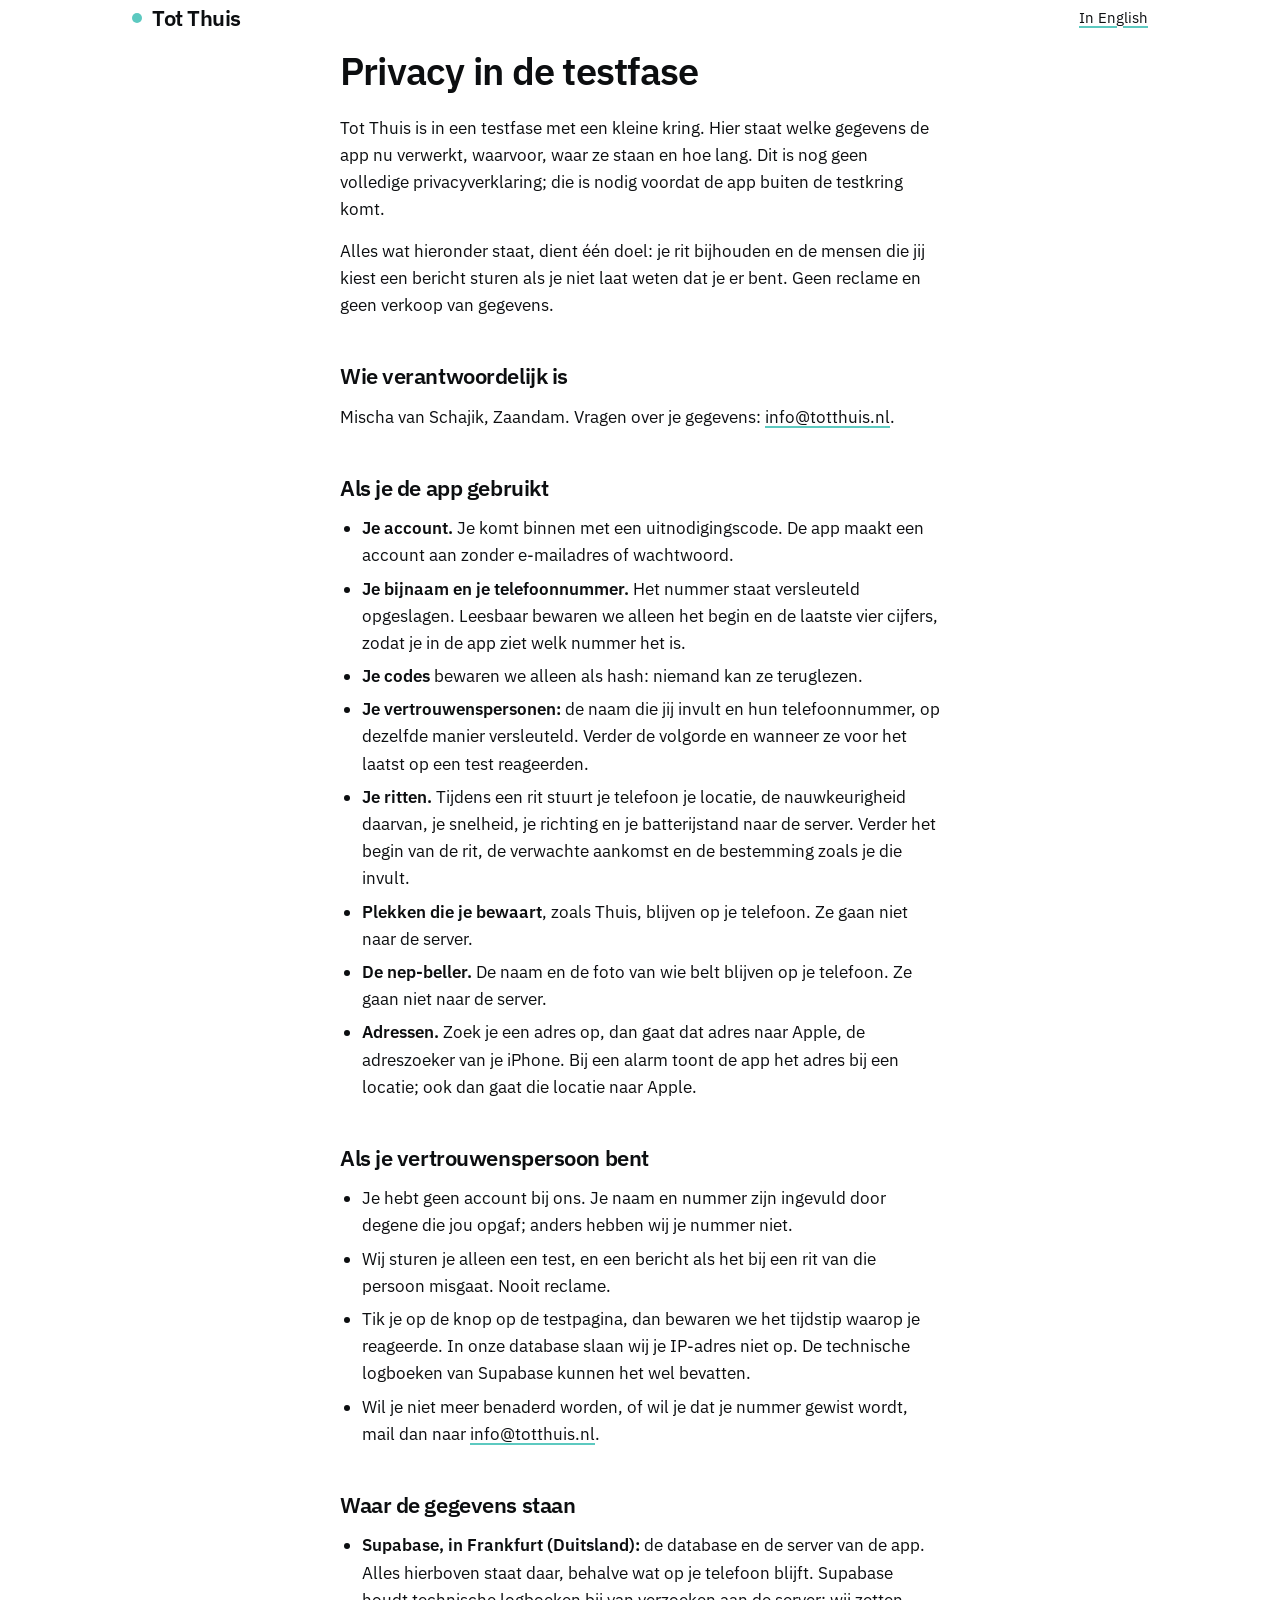
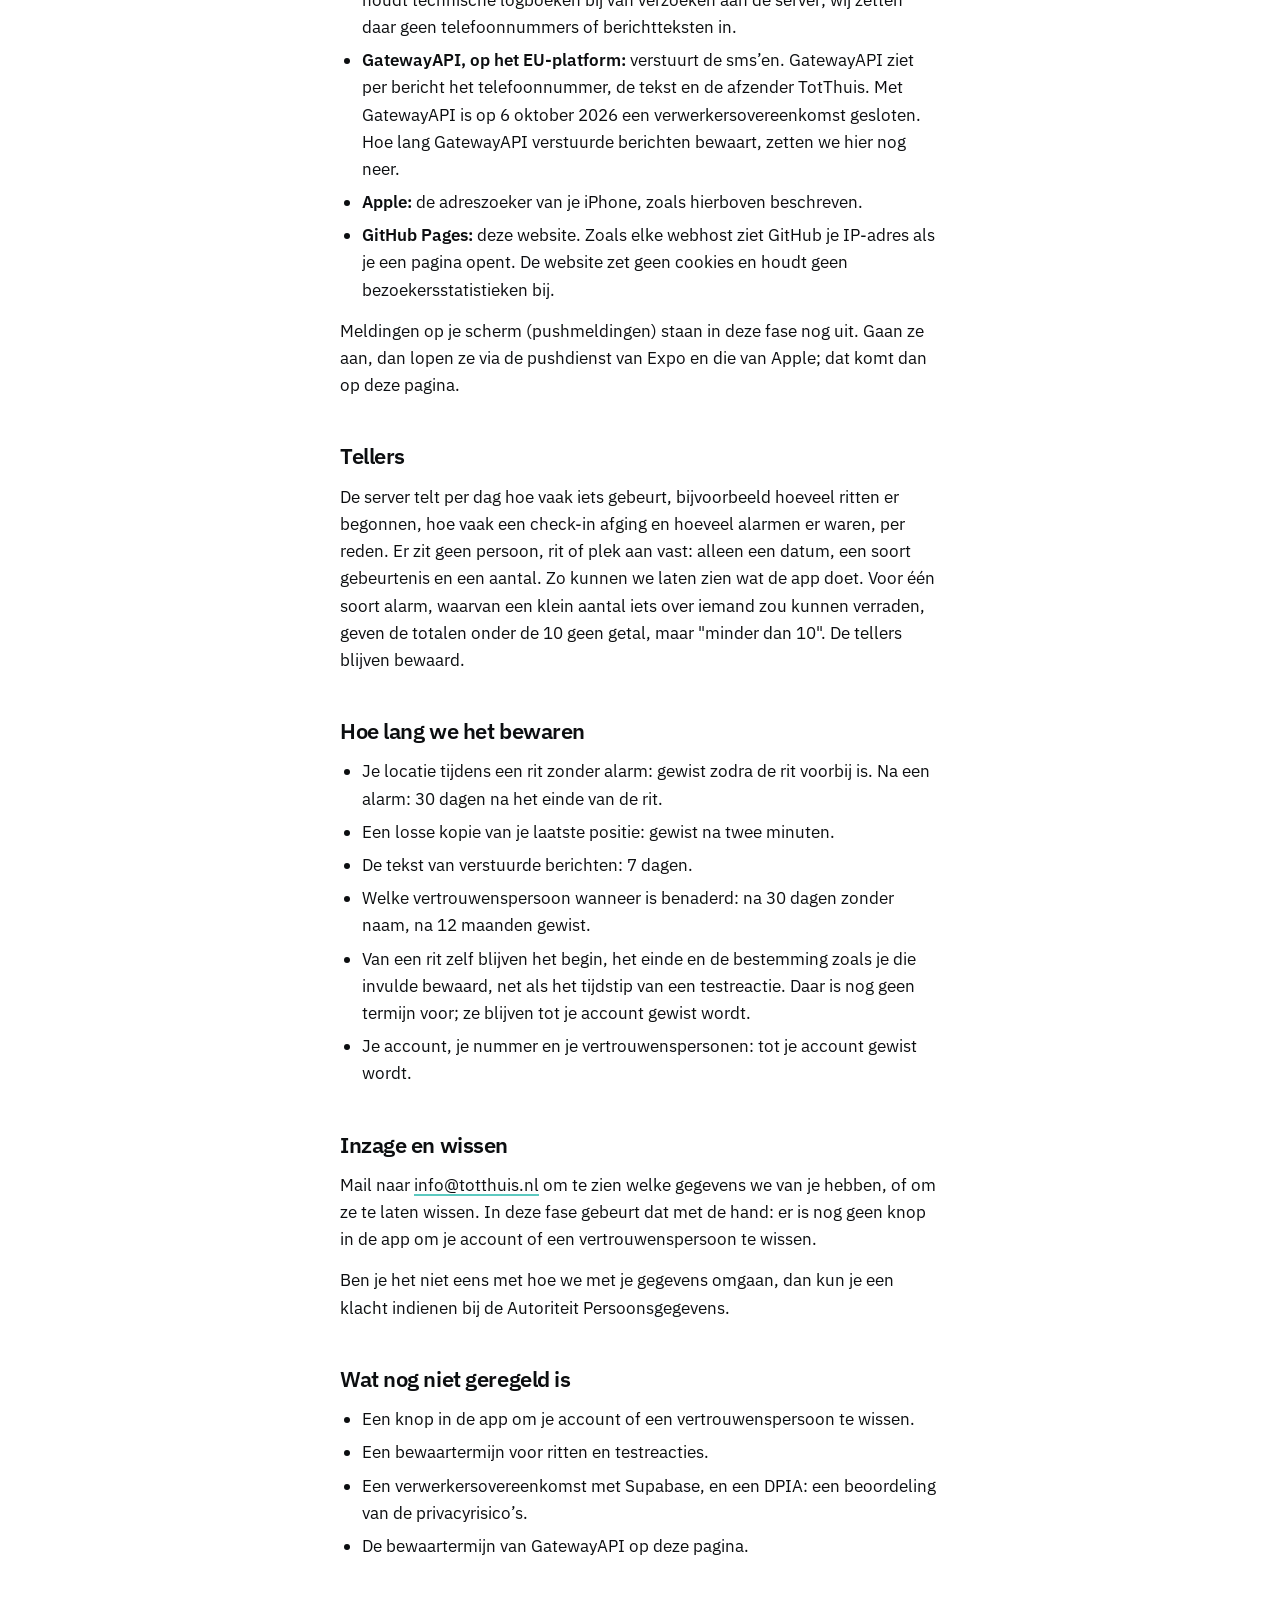
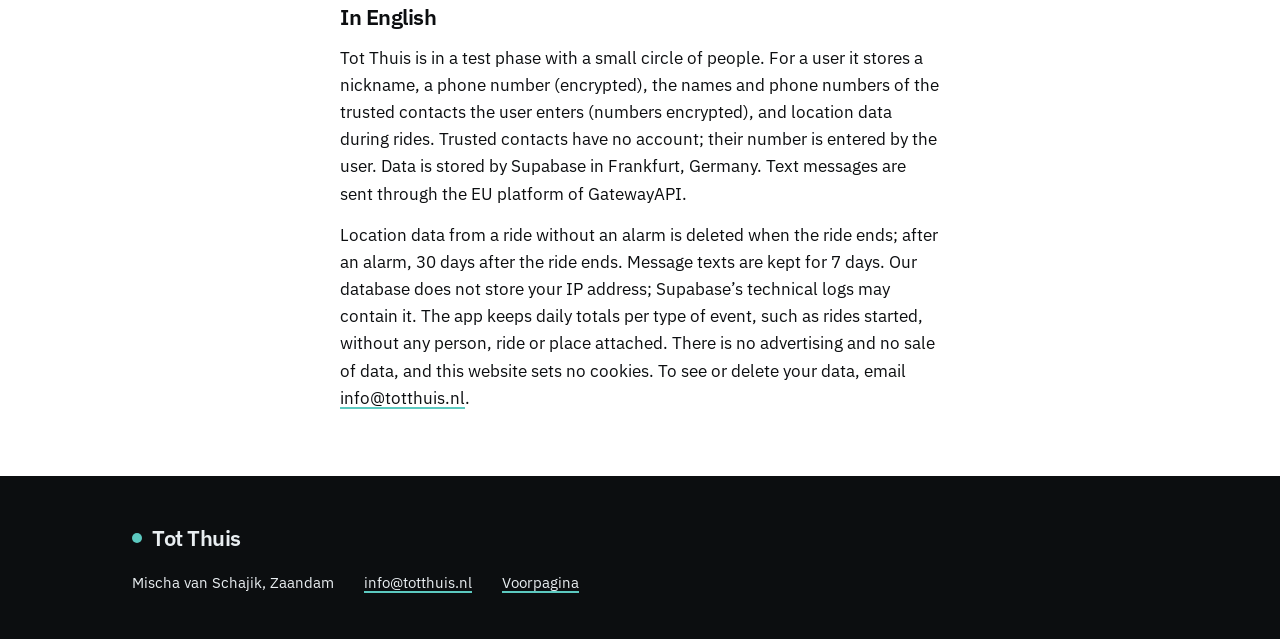
==== privacy.html @ 37d1e82f "Een echte productpagina, /privacy, en /t in dezelfde lichte stijl De voorpagina: wat Tot Thuis is, w" ====
<!doctype html>
<html lang="nl">
<head>
<meta charset="utf-8">
<meta name="viewport" content="width=device-width, initial-scale=1">
<meta name="description" content="Welke gegevens Tot Thuis in de testfase verwerkt, waar ze staan en hoe lang.">
<title>Privacy · Tot Thuis</title>
<link rel="stylesheet" href="stijl.css">
</head>
<body>
<header class="breed kop">
  <a class="merk" href="./">Tot Thuis</a>
  <nav aria-label="Op deze pagina">
    <a href="#english" lang="en">In English</a>
  </nav>
</header>

<main class="kolom">
  <h1>Privacy in de testfase</h1>
  <p>Tot Thuis is in een testfase met een kleine kring. Hier staat welke gegevens de app nu verwerkt, waarvoor, waar ze staan en hoe lang. Dit is nog geen volledige privacyverklaring; die is nodig voordat de app buiten de testkring komt.</p>
  <p>Alles wat hieronder staat, dient één doel: je rit bijhouden en de mensen die jij kiest een bericht sturen als je niet laat weten dat je er bent. Geen reclame en geen verkoop van gegevens.</p>

  <h2>Wie verantwoordelijk is</h2>
  <p>Mischa van Schajik, Zaandam. Vragen over je gegevens: <a href="mailto:info@totthuis.nl">info@totthuis.nl</a>.</p>

  <h2>Als je de app gebruikt</h2>
  <ul>
    <li><strong>Je account.</strong> Je komt binnen met een uitnodigingscode. De app maakt een account aan zonder e-mailadres of wachtwoord.</li>
    <li><strong>Je bijnaam en je telefoonnummer.</strong> Het nummer staat versleuteld opgeslagen. Leesbaar bewaren we alleen het begin en de laatste vier cijfers, zodat je in de app ziet welk nummer het is.</li>
    <li><strong>Je codes</strong> bewaren we alleen als hash: niemand kan ze teruglezen.</li>
    <li><strong>Je vertrouwenspersonen:</strong> de naam die jij invult en hun telefoonnummer, op dezelfde manier versleuteld. Verder de volgorde en wanneer ze voor het laatst op een test reageerden.</li>
    <li><strong>Je ritten.</strong> Tijdens een rit stuurt je telefoon je locatie, de nauwkeurigheid daarvan, je snelheid, je richting en je batterijstand naar de server. Verder het begin van de rit, de verwachte aankomst en de bestemming zoals je die invult.</li>
    <li><strong>Plekken die je bewaart</strong>, zoals Thuis, blijven op je telefoon. Ze gaan niet naar de server.</li>
    <li><strong>De nep-beller.</strong> De naam en de foto van wie belt blijven op je telefoon. Ze gaan niet naar de server.</li>
    <li><strong>Adressen.</strong> Zoek je een adres op, dan gaat dat adres naar Apple, de adreszoeker van je iPhone. Bij een alarm toont de app het adres bij een locatie; ook dan gaat die locatie naar Apple.</li>
  </ul>

  <h2>Als je vertrouwenspersoon bent</h2>
  <ul>
    <li>Je hebt geen account bij ons. Je naam en nummer zijn ingevuld door degene die jou opgaf; anders hebben wij je nummer niet.</li>
    <li>Wij sturen je alleen een test, en een bericht als het bij een rit van die persoon misgaat. Nooit reclame.</li>
    <li>Tik je op de knop op de testpagina, dan bewaren we het tijdstip waarop je reageerde. In onze database slaan wij je IP-adres niet op. De technische logboeken van Supabase kunnen het wel bevatten.</li>
    <li>Wil je niet meer benaderd worden, of wil je dat je nummer gewist wordt, mail dan naar <a href="mailto:info@totthuis.nl">info@totthuis.nl</a>.</li>
  </ul>

  <h2>Waar de gegevens staan</h2>
  <ul>
    <li><strong>Supabase, in Frankfurt (Duitsland):</strong> de database en de server van de app. Alles hierboven staat daar, behalve wat op je telefoon blijft. Supabase houdt technische logboeken bij van verzoeken aan de server; wij zetten daar geen telefoonnummers of berichtteksten in.</li>
    <li><strong>GatewayAPI, op het EU-platform:</strong> verstuurt de sms’en. GatewayAPI ziet per bericht het telefoonnummer, de tekst en de afzender TotThuis. Met GatewayAPI is op 6 oktober 2026 een verwerkersovereenkomst gesloten. Hoe lang GatewayAPI verstuurde berichten bewaart, zetten we hier nog neer.</li>
    <li><strong>Apple:</strong> de adreszoeker van je iPhone, zoals hierboven beschreven.</li>
    <li><strong>GitHub Pages:</strong> deze website. Zoals elke webhost ziet GitHub je IP-adres als je een pagina opent. De website zet geen cookies en houdt geen bezoekersstatistieken bij.</li>
  </ul>
  <p>Meldingen op je scherm (pushmeldingen) staan in deze fase nog uit. Gaan ze aan, dan lopen ze via de pushdienst van Expo en die van Apple; dat komt dan op deze pagina.</p>

  <h2>Tellers</h2>
  <p>De server telt per dag hoe vaak iets gebeurt, bijvoorbeeld hoeveel ritten er begonnen, hoe vaak een check-in afging en hoeveel alarmen er waren, per reden. Er zit geen persoon, rit of plek aan vast: alleen een datum, een soort gebeurtenis en een aantal. Zo kunnen we laten zien wat de app doet. Voor één soort alarm, waarvan een klein aantal iets over iemand zou kunnen verraden, geven de totalen onder de 10 geen getal, maar "minder dan 10". De tellers blijven bewaard.</p>

  <h2>Hoe lang we het bewaren</h2>
  <ul>
    <li>Je locatie tijdens een rit zonder alarm: gewist zodra de rit voorbij is. Na een alarm: 30 dagen na het einde van de rit.</li>
    <li>Een losse kopie van je laatste positie: gewist na twee minuten.</li>
    <li>De tekst van verstuurde berichten: 7 dagen.</li>
    <li>Welke vertrouwenspersoon wanneer is benaderd: na 30 dagen zonder naam, na 12 maanden gewist.</li>
    <li>Van een rit zelf blijven het begin, het einde en de bestemming zoals je die invulde bewaard, net als het tijdstip van een testreactie. Daar is nog geen termijn voor; ze blijven tot je account gewist wordt.</li>
    <li>Je account, je nummer en je vertrouwenspersonen: tot je account gewist wordt.</li>
  </ul>

  <h2>Inzage en wissen</h2>
  <p>Mail naar <a href="mailto:info@totthuis.nl">info@totthuis.nl</a> om te zien welke gegevens we van je hebben, of om ze te laten wissen. In deze fase gebeurt dat met de hand: er is nog geen knop in de app om je account of een vertrouwenspersoon te wissen.</p>
  <p>Ben je het niet eens met hoe we met je gegevens omgaan, dan kun je een klacht indienen bij de Autoriteit Persoonsgegevens.</p>

  <h2>Wat nog niet geregeld is</h2>
  <ul>
    <li>Een knop in de app om je account of een vertrouwenspersoon te wissen.</li>
    <li>Een bewaartermijn voor ritten en testreacties.</li>
    <li>Een verwerkersovereenkomst met Supabase, en een DPIA: een beoordeling van de privacyrisico’s.</li>
    <li>De bewaartermijn van GatewayAPI op deze pagina.</li>
  </ul>

  <section id="english" lang="en">
    <h2>In English</h2>
    <p>Tot Thuis is in a test phase with a small circle of people. For a user it stores a nickname, a phone number (encrypted), the names and phone numbers of the trusted contacts the user enters (numbers encrypted), and location data during rides. Trusted contacts have no account; their number is entered by the user. Data is stored by Supabase in Frankfurt, Germany. Text messages are sent through the EU platform of GatewayAPI.</p>
    <p>Location data from a ride without an alarm is deleted when the ride ends; after an alarm, 30 days after the ride ends. Message texts are kept for 7 days. Our database does not store your IP address; Supabase’s technical logs may contain it. The app keeps daily totals per type of event, such as rides started, without any person, ride or place attached. There is no advertising and no sale of data, and this website sets no cookies. To see or delete your data, email <a href="mailto:info@totthuis.nl">info@totthuis.nl</a>.</p>
  </section>
</main>

<footer class="voet">
  <div class="breed">
    <a class="merk" href="./">Tot Thuis</a>
    <p class="regels">
      <span>Mischa van Schajik, Zaandam</span>
      <a href="mailto:info@totthuis.nl">info@totthuis.nl</a>
      <a href="./">Voorpagina</a>
    </p>
  </div>
</footer>
</body>
</html>
---- stijl.css ----
/* Tot Thuis op het web. Licht, met de letters en kleuren van de app als
   accent: inkt, nacht en accent komen uit design/tokens.json; het web voegt
   alleen lichte vlakken en een gedempte inkt toe. Elke kleur staat hier één
   keer, in :root; de toetsen rekenen het contrast na. De letters staan op de
   site zelf: de pagina laadt niets van een andere partij. */

@font-face {
  font-family: 'IBM Plex Sans';
  src: url('fonts/IBMPlexSans-Regular.ttf') format('truetype');
  font-weight: 400;
  font-display: swap;
}
@font-face {
  font-family: 'IBM Plex Sans';
  src: url('fonts/IBMPlexSans-SemiBold.ttf') format('truetype');
  font-weight: 600;
  font-display: swap;
}

:root {
  --papier: #FFFFFF;
  --vlak: #EEF2F4;
  --rand: #D3DBE0;
  --inkt: #0C0E10;
  --inkt-gedempt: #4B5761;
  --accent: #5CC9C0;
  --nacht: #0C0E10;
  --nacht-paneel: #14181B;
  --nacht-tekst: #E9EEF1;
  color-scheme: light;
}

* { box-sizing: border-box; }

html { -webkit-text-size-adjust: 100%; }

body {
  margin: 0;
  background: var(--papier);
  color: var(--inkt);
  font: 400 17px/1.6 'IBM Plex Sans', system-ui, -apple-system, sans-serif;
}

h1, h2, h3 { font-weight: 600; letter-spacing: -0.02em; text-wrap: balance; margin: 0; }
h2 { font-size: 29px; line-height: 1.2; }
h3 { font-size: 19px; line-height: 1.3; }
p { margin: 0 0 14px; }
p:last-child { margin-bottom: 0; }

a { color: var(--inkt); text-decoration-line: underline; text-decoration-color: var(--accent); text-decoration-thickness: 2px; text-underline-offset: 3px; }
a:hover { text-decoration-thickness: 3px; }
a:focus-visible, button:focus-visible { outline: 2px solid var(--inkt); outline-offset: 3px; border-radius: 2px; }

.breed { max-width: 1080px; margin: 0 auto; padding: 0 20px; }
.smal { max-width: 40rem; }
.gedempt { color: var(--inkt-gedempt); }
.klein { font-size: 15px; line-height: 1.55; }

/* Kop en woordmerk */
.kop { display: flex; align-items: center; justify-content: space-between; gap: 10px 24px; padding-top: 22px; padding-bottom: 22px; flex-wrap: wrap; }
.merk { display: inline-flex; align-items: center; gap: 10px; font-size: 22px; font-weight: 600; letter-spacing: -0.02em; color: var(--inkt); text-decoration: none; }
.merk::before { content: ''; width: 10px; height: 10px; border-radius: 50%; background: var(--accent); }
.kop nav { display: flex; gap: 6px 20px; flex-wrap: wrap; font-size: 15px; }

/* De opening */
.opening { display: grid; grid-template-columns: 1fr; gap: 40px; padding-top: 22px; padding-bottom: 64px; }
.opening h1 { font-size: clamp(32px, 6.2vw, 52px); line-height: 1.08; }
.opening h1 span { color: var(--inkt-gedempt); }
.opening .uitleg { font-size: 19px; line-height: 1.55; margin-top: 22px; max-width: 34rem; }
.opening .stand { margin-top: 16px; }

.toestellen { display: flex; gap: 16px; justify-content: center; align-items: flex-start; margin: 0; }
.toestel { margin: 0; flex: 0 1 230px; min-width: 0; }
.toestel:nth-child(2) { margin-top: 44px; }
.toestel img { display: block; width: 100%; height: auto; border: 7px solid var(--nacht-paneel); border-radius: 36px; background: var(--nacht); }
.onderschrift { text-align: center; margin-top: 16px; }

/* Blokken */
.blok { padding-top: 64px; padding-bottom: 64px; }
.blok.vlak { background: var(--vlak); color: var(--inkt); }
.opening + .blok { padding-top: 0; }
.blok h2 { margin-bottom: 22px; }

.cijfers { display: grid; grid-template-columns: 1fr; gap: 16px; margin-top: 30px; }
.cijfer { background: var(--papier); color: var(--inkt); border-top: 4px solid var(--accent); border-radius: 10px; padding: 22px; display: flex; flex-direction: column; gap: 10px; }
.cijfer .getal { font-size: 44px; line-height: 1; font-weight: 600; letter-spacing: -0.03em; }
.cijfer p { margin: 0; }
.cijfer .bron { margin-top: auto; padding-top: 6px; }

.stappen { list-style: none; padding: 0; margin: 30px 0 0; display: grid; gap: 30px; }
.stappen li { display: grid; grid-template-columns: 40px minmax(0, 1fr); gap: 16px; }
.nummer { width: 40px; height: 40px; border-radius: 50%; background: var(--accent); color: var(--inkt); display: grid; place-items: center; font-weight: 600; }
.stappen h3 { margin: 6px 0 10px; }

.sms { margin: 16px 0 0; max-width: 27rem; }
.sms figcaption { font-size: 14px; font-weight: 600; margin-bottom: 6px; }
.sms blockquote { margin: 0; background: var(--vlak); color: var(--inkt); border-radius: 18px 18px 18px 6px; padding: 14px 16px; font-size: 16px; line-height: 1.5; overflow-wrap: anywhere; }

.tijdlijn { display: grid; gap: 22px; margin-top: 30px; }
.fase { border-left: 4px solid var(--rand); padding-left: 20px; }
.fase.nu { border-left-color: var(--accent); }
.fase h3 { margin-bottom: 6px; }

/* De voet */
.voet { background: var(--nacht); color: var(--nacht-tekst); padding-top: 44px; padding-bottom: 44px; }
.voet a, .voet .merk { color: inherit; }
.voet .regels { display: flex; flex-wrap: wrap; gap: 10px 30px; margin-top: 16px; font-size: 15px; }

/* De testpagina en de privacypagina: één kolom */
.kolom { max-width: 40rem; margin: 0 auto; padding: 0 20px 64px; }
.kolom h1 { font-size: clamp(29px, 5vw, 38px); line-height: 1.15; margin: 14px 0 22px; }
.kolom h2 { font-size: 22px; margin: 44px 0 14px; }
.kolom ul { padding-left: 22px; margin: 0 0 14px; }
.kolom li { margin-bottom: 6px; }

button {
  display: block;
  width: 100%;
  min-height: 56px;
  margin: 22px 0 14px;
  padding: 14px 16px;
  border: 0;
  border-radius: 8px;
  background: var(--nacht-paneel);
  color: var(--nacht-tekst);
  font: inherit;
  font-weight: 600;
  cursor: pointer;
}
button[disabled] { opacity: 0.6; cursor: default; }

[hidden] { display: none !important; }

@media (min-width: 760px) {
  .breed { padding: 0 32px; }
  .opening { grid-template-columns: 1.1fr 1fr; align-items: center; padding-top: 30px; padding-bottom: 96px; }
  .cijfers { grid-template-columns: repeat(3, 1fr); }
  .blok { padding-top: 96px; padding-bottom: 96px; }
  .tijdlijn { grid-template-columns: repeat(3, 1fr); }
}
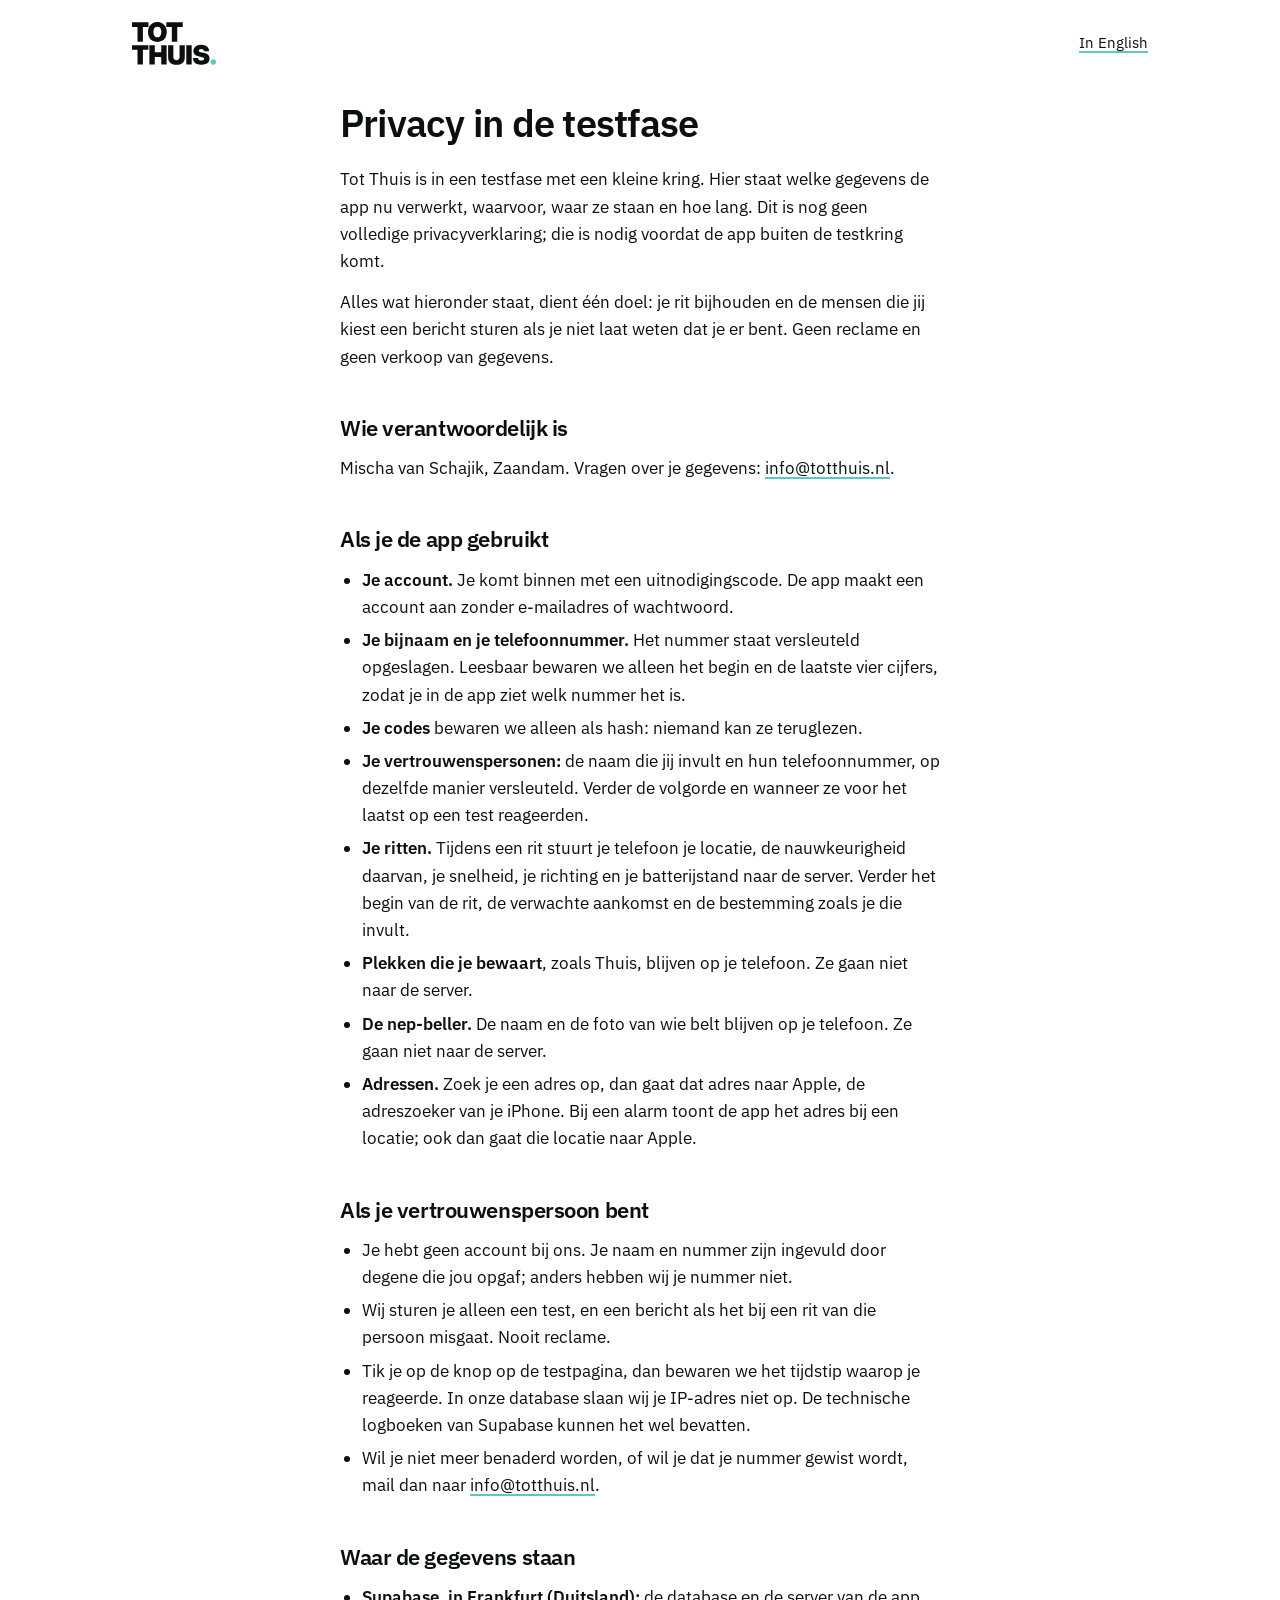
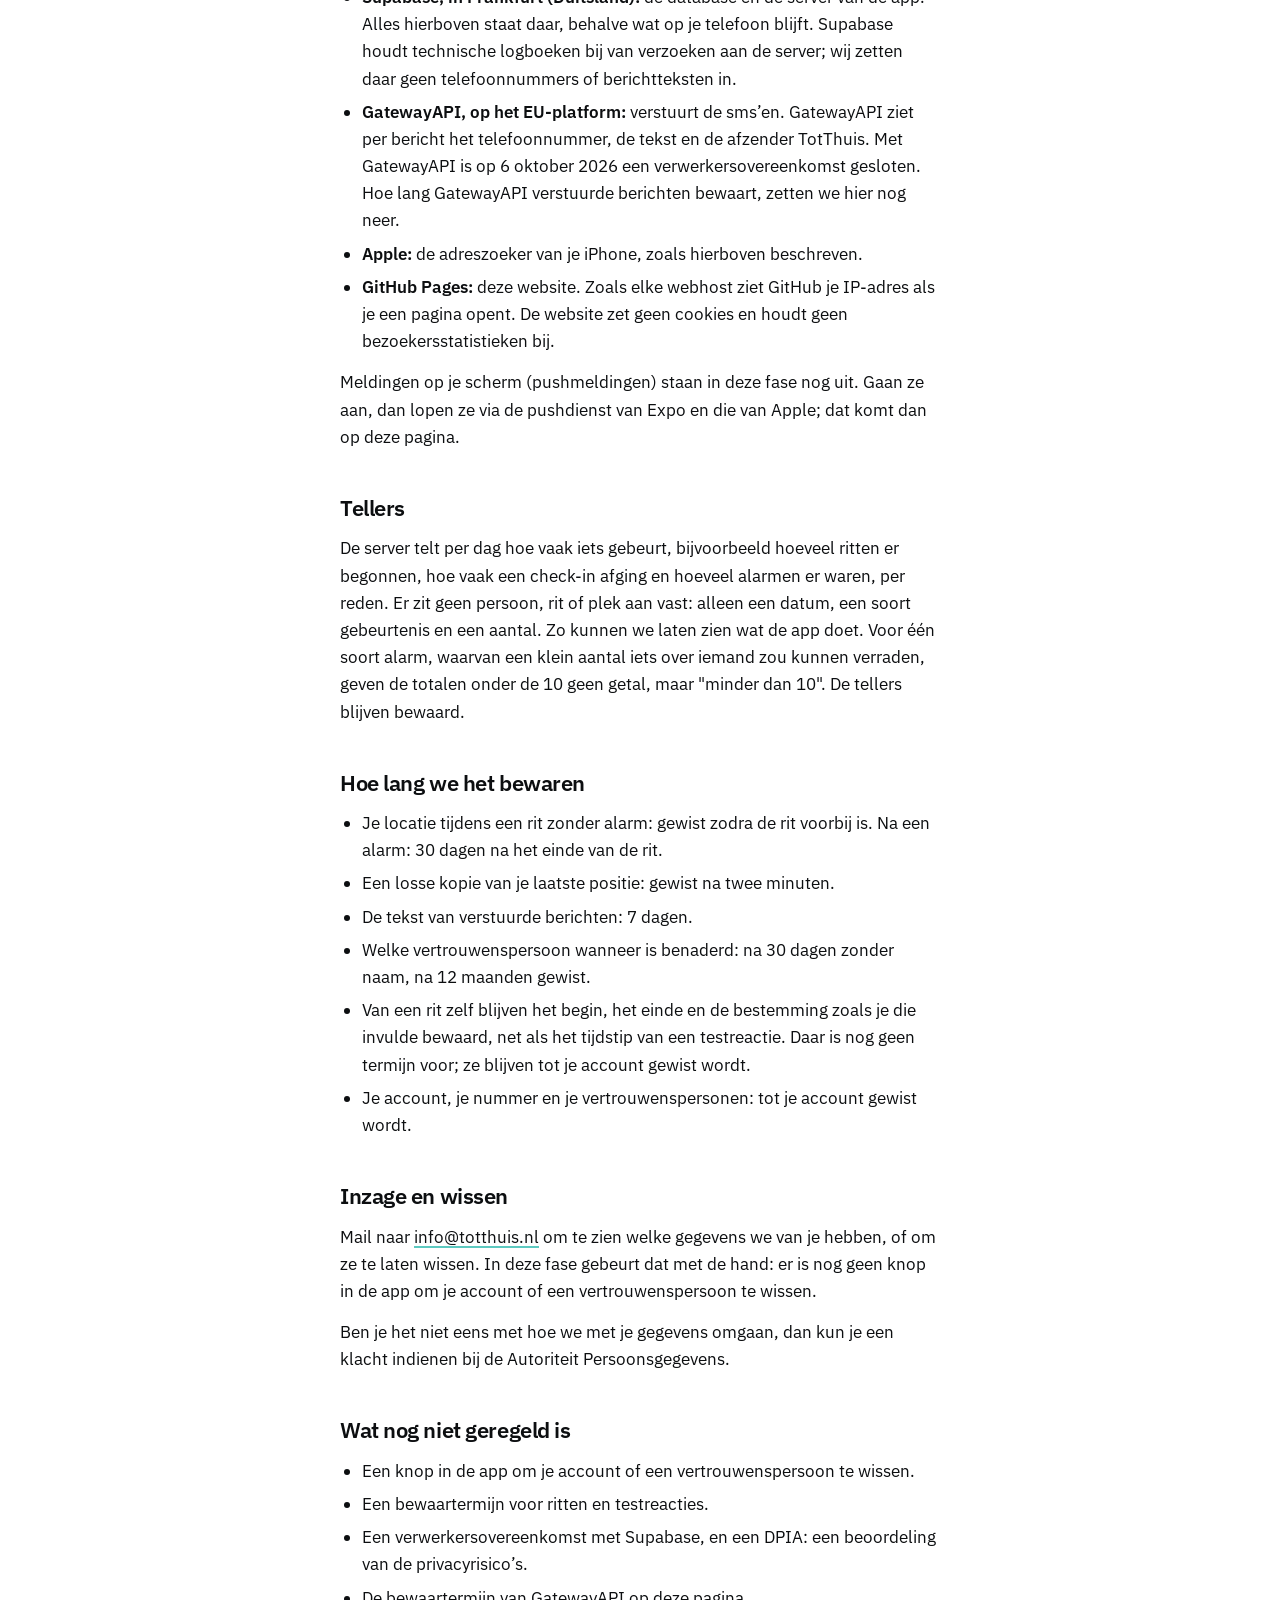
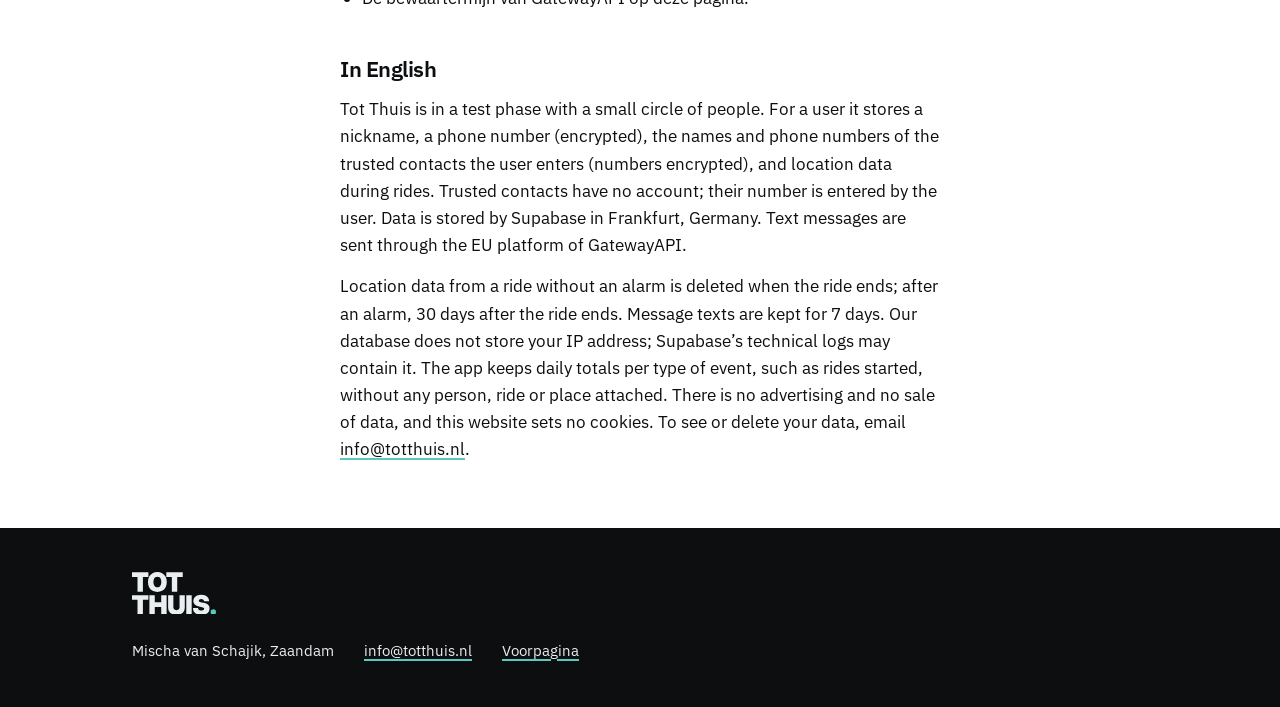
==== commit ab5b423f: "Het woordmerk in kop en voet, ruimte rond de kop op brede schermen, en het ritscherm van nu" ====
--- a/privacy.html
+++ b/privacy.html
@@ -9,7 +9,7 @@
 </head>
 <body>
 <header class="breed kop">
-  <a class="merk" href="./">Tot Thuis</a>
+  <a class="merk" href="./" aria-label="Tot Thuis"><!-- woordmerk --><svg viewBox="0 0 434.21 221.22" width="84" height="42.8" aria-hidden="true" focusable="false"><path d="M0 25.23L0 1.61L84.83 1.61L84.83 25.23L56.38 25.23L56.38 101.61L28.46 101.61L28.46 25.23L0 25.23ZM131.14 103.22Q117.51 103.22 106.47 97.25Q95.43 91.28 88.99 79.77Q82.55 68.26 82.55 51.68Q82.55 34.97 88.99 23.42Q95.43 11.88 106.47 5.94Q117.51 0 131.14 0Q144.76 0 155.77 5.94Q166.77 11.88 173.25 23.42Q179.73 34.97 179.73 51.68Q179.73 68.32 173.25 79.83Q166.77 91.34 155.77 97.28Q144.76 103.22 131.14 103.22ZM131.14 79.06Q137.71 79.06 142.28 75.81Q146.84 72.55 149.19 66.41Q151.54 60.27 151.54 51.68Q151.54 43.02 149.19 36.85Q146.84 30.67 142.28 27.42Q137.71 24.16 131.14 24.16Q124.63 24.16 120.06 27.42Q115.5 30.67 113.12 36.85Q110.73 43.02 110.73 51.68Q110.73 60.27 113.12 66.41Q115.5 72.55 120.06 75.81Q124.63 79.06 131.14 79.06ZM177.44 25.23L177.44 1.61L262.27 1.61L262.27 25.23L233.82 25.23L233.82 101.61L205.9 101.61L205.9 25.23L177.44 25.23ZM0 143.23L0 119.61L84.83 119.61L84.83 143.23L56.38 143.23L56.38 219.61L28.46 219.61L28.46 143.23L0 143.23ZM89.86 219.61L89.86 119.61L117.78 119.61L117.78 156.99L151.07 156.99L151.07 119.61L178.99 119.61L178.99 219.61L151.07 219.61L151.07 180.62L117.78 180.62L117.78 219.61L89.86 219.61ZM229.79 221.22Q216.72 221.22 207.05 216.62Q197.38 212.03 192.04 203.66Q186.7 195.29 186.7 184.04L186.7 119.61L213.82 119.61L213.82 181.76Q213.82 186.39 215.9 189.98Q217.98 193.57 221.56 195.65Q225.14 197.73 229.82 197.73Q234.49 197.73 238.08 195.67Q241.66 193.61 243.71 190.03Q245.76 186.46 245.76 181.76L245.76 119.61L272.88 119.61L272.88 184.03Q272.88 195.32 267.55 203.68Q262.22 212.05 252.54 216.64Q242.86 221.22 229.79 221.22ZM308.51 119.61L308.51 219.61L280.59 219.61L280.59 119.61L308.51 119.61ZM358.11 221.22Q344.28 221.22 334.68 217.19Q325.09 213.17 320.12 205.35Q315.15 197.53 315.15 186.32L341.53 186.32Q341.73 190.35 343.84 193.23Q345.96 196.12 349.68 197.66Q353.41 199.21 358.44 199.21Q362.87 199.21 366.16 198.1Q369.45 196.99 371.29 195.01Q373.14 193.03 373.14 190.42Q373.14 188 371.39 186.19Q369.65 184.38 366.03 183.03Q362.4 181.69 356.76 180.62L346.83 178.74Q332.33 175.99 324.68 168.54Q317.03 161.09 317.03 149.95Q317.03 140.42 322.2 133.23Q327.37 126.05 336.56 122.03Q345.76 118 357.9 118Q370.39 118 379.38 121.96Q388.37 125.92 393.34 133.37Q398.31 140.82 398.64 151.29L373.01 151.29Q372.54 146.05 368.61 143.03Q364.68 140.01 358.44 140.01Q354.55 140.01 351.53 141.12Q348.51 142.23 346.8 144.14Q345.09 146.05 345.09 148.6Q345.09 151.02 346.63 152.7Q348.17 154.38 351.5 155.62Q354.82 156.86 359.98 157.8L368.04 159.28Q376.63 160.89 382.84 163.37Q389.05 165.85 393.01 169.41Q396.96 172.97 398.84 177.66Q400.72 182.36 400.72 188.34Q400.72 198.81 395.72 206.15Q390.72 213.5 381.19 217.36Q371.66 221.22 358.11 221.22Z" fill="currentColor"/><circle class="stip" cx="420.25" cy="206.93" r="13.96"/></svg><!-- /woordmerk --></a>
   <nav aria-label="Op deze pagina">
     <a href="#english" lang="en">In English</a>
   </nav>
@@ -86,7 +86,7 @@
 
 <footer class="voet">
   <div class="breed">
-    <a class="merk" href="./">Tot Thuis</a>
+    <a class="merk" href="./" aria-label="Tot Thuis"><!-- woordmerk --><svg viewBox="0 0 434.21 221.22" width="84" height="42.8" aria-hidden="true" focusable="false"><path d="M0 25.23L0 1.61L84.83 1.61L84.83 25.23L56.38 25.23L56.38 101.61L28.46 101.61L28.46 25.23L0 25.23ZM131.14 103.22Q117.51 103.22 106.47 97.25Q95.43 91.28 88.99 79.77Q82.55 68.26 82.55 51.68Q82.55 34.97 88.99 23.42Q95.43 11.88 106.47 5.94Q117.51 0 131.14 0Q144.76 0 155.77 5.94Q166.77 11.88 173.25 23.42Q179.73 34.97 179.73 51.68Q179.73 68.32 173.25 79.83Q166.77 91.34 155.77 97.28Q144.76 103.22 131.14 103.22ZM131.14 79.06Q137.71 79.06 142.28 75.81Q146.84 72.55 149.19 66.41Q151.54 60.27 151.54 51.68Q151.54 43.02 149.19 36.85Q146.84 30.67 142.28 27.42Q137.71 24.16 131.14 24.16Q124.63 24.16 120.06 27.42Q115.5 30.67 113.12 36.85Q110.73 43.02 110.73 51.68Q110.73 60.27 113.12 66.41Q115.5 72.55 120.06 75.81Q124.63 79.06 131.14 79.06ZM177.44 25.23L177.44 1.61L262.27 1.61L262.27 25.23L233.82 25.23L233.82 101.61L205.9 101.61L205.9 25.23L177.44 25.23ZM0 143.23L0 119.61L84.83 119.61L84.83 143.23L56.38 143.23L56.38 219.61L28.46 219.61L28.46 143.23L0 143.23ZM89.86 219.61L89.86 119.61L117.78 119.61L117.78 156.99L151.07 156.99L151.07 119.61L178.99 119.61L178.99 219.61L151.07 219.61L151.07 180.62L117.78 180.62L117.78 219.61L89.86 219.61ZM229.79 221.22Q216.72 221.22 207.05 216.62Q197.38 212.03 192.04 203.66Q186.7 195.29 186.7 184.04L186.7 119.61L213.82 119.61L213.82 181.76Q213.82 186.39 215.9 189.98Q217.98 193.57 221.56 195.65Q225.14 197.73 229.82 197.73Q234.49 197.73 238.08 195.67Q241.66 193.61 243.71 190.03Q245.76 186.46 245.76 181.76L245.76 119.61L272.88 119.61L272.88 184.03Q272.88 195.32 267.55 203.68Q262.22 212.05 252.54 216.64Q242.86 221.22 229.79 221.22ZM308.51 119.61L308.51 219.61L280.59 219.61L280.59 119.61L308.51 119.61ZM358.11 221.22Q344.28 221.22 334.68 217.19Q325.09 213.17 320.12 205.35Q315.15 197.53 315.15 186.32L341.53 186.32Q341.73 190.35 343.84 193.23Q345.96 196.12 349.68 197.66Q353.41 199.21 358.44 199.21Q362.87 199.21 366.16 198.1Q369.45 196.99 371.29 195.01Q373.14 193.03 373.14 190.42Q373.14 188 371.39 186.19Q369.65 184.38 366.03 183.03Q362.4 181.69 356.76 180.62L346.83 178.74Q332.33 175.99 324.68 168.54Q317.03 161.09 317.03 149.95Q317.03 140.42 322.2 133.23Q327.37 126.05 336.56 122.03Q345.76 118 357.9 118Q370.39 118 379.38 121.96Q388.37 125.92 393.34 133.37Q398.31 140.82 398.64 151.29L373.01 151.29Q372.54 146.05 368.61 143.03Q364.68 140.01 358.44 140.01Q354.55 140.01 351.53 141.12Q348.51 142.23 346.8 144.14Q345.09 146.05 345.09 148.6Q345.09 151.02 346.63 152.7Q348.17 154.38 351.5 155.62Q354.82 156.86 359.98 157.8L368.04 159.28Q376.63 160.89 382.84 163.37Q389.05 165.85 393.01 169.41Q396.96 172.97 398.84 177.66Q400.72 182.36 400.72 188.34Q400.72 198.81 395.72 206.15Q390.72 213.5 381.19 217.36Q371.66 221.22 358.11 221.22Z" fill="currentColor"/><circle class="stip" cx="420.25" cy="206.93" r="13.96"/></svg><!-- /woordmerk --></a>
     <p class="regels">
       <span>Mischa van Schajik, Zaandam</span>
       <a href="mailto:info@totthuis.nl">info@totthuis.nl</a>
--- a/stijl.css
+++ b/stijl.css
@@ -58,8 +58,13 @@
 
 /* Kop en woordmerk */
 .kop { display: flex; align-items: center; justify-content: space-between; gap: 10px 24px; padding-top: 22px; padding-bottom: 22px; flex-wrap: wrap; }
-.merk { display: inline-flex; align-items: center; gap: 10px; font-size: 22px; font-weight: 600; letter-spacing: -0.02em; color: var(--inkt); text-decoration: none; }
-.merk::before { content: ''; width: 10px; height: 10px; border-radius: 50%; background: var(--accent); }
+/* Het woordmerk is een vorm uit scripts/maak-woordmerk.py, in twee varianten
+   uit dezelfde vector: donkere letters op licht (de kop), lichte letters op
+   donker (de voet). De stip is in beide de accentkleur (DESIGNSYSTEEM,
+   Woordmerk). */
+.merk { display: inline-block; line-height: 0; color: var(--inkt); text-decoration: none; }
+.merk svg { display: block; width: 84px; height: auto; }
+.merk .stip { fill: var(--accent); }
 .kop nav { display: flex; gap: 6px 20px; flex-wrap: wrap; font-size: 15px; }
 
 /* De opening */
@@ -103,7 +108,8 @@
 
 /* De voet */
 .voet { background: var(--nacht); color: var(--nacht-tekst); padding-top: 44px; padding-bottom: 44px; }
-.voet a, .voet .merk { color: inherit; }
+.voet a { color: inherit; }
+.voet .merk { color: var(--nacht-tekst); }
 .voet .regels { display: flex; flex-wrap: wrap; gap: 10px 30px; margin-top: 16px; font-size: 15px; }
 
 /* De testpagina en de privacypagina: één kolom */
@@ -132,7 +138,8 @@
 [hidden] { display: none !important; }
 
 @media (min-width: 760px) {
-  .breed { padding: 0 32px; }
+  /* Alleen opzij: de kop houdt zo zijn ruimte boven en onder. */
+  .breed { padding-left: 32px; padding-right: 32px; }
   .opening { grid-template-columns: 1.1fr 1fr; align-items: center; padding-top: 30px; padding-bottom: 96px; }
   .cijfers { grid-template-columns: repeat(3, 1fr); }
   .blok { padding-top: 96px; padding-bottom: 96px; }
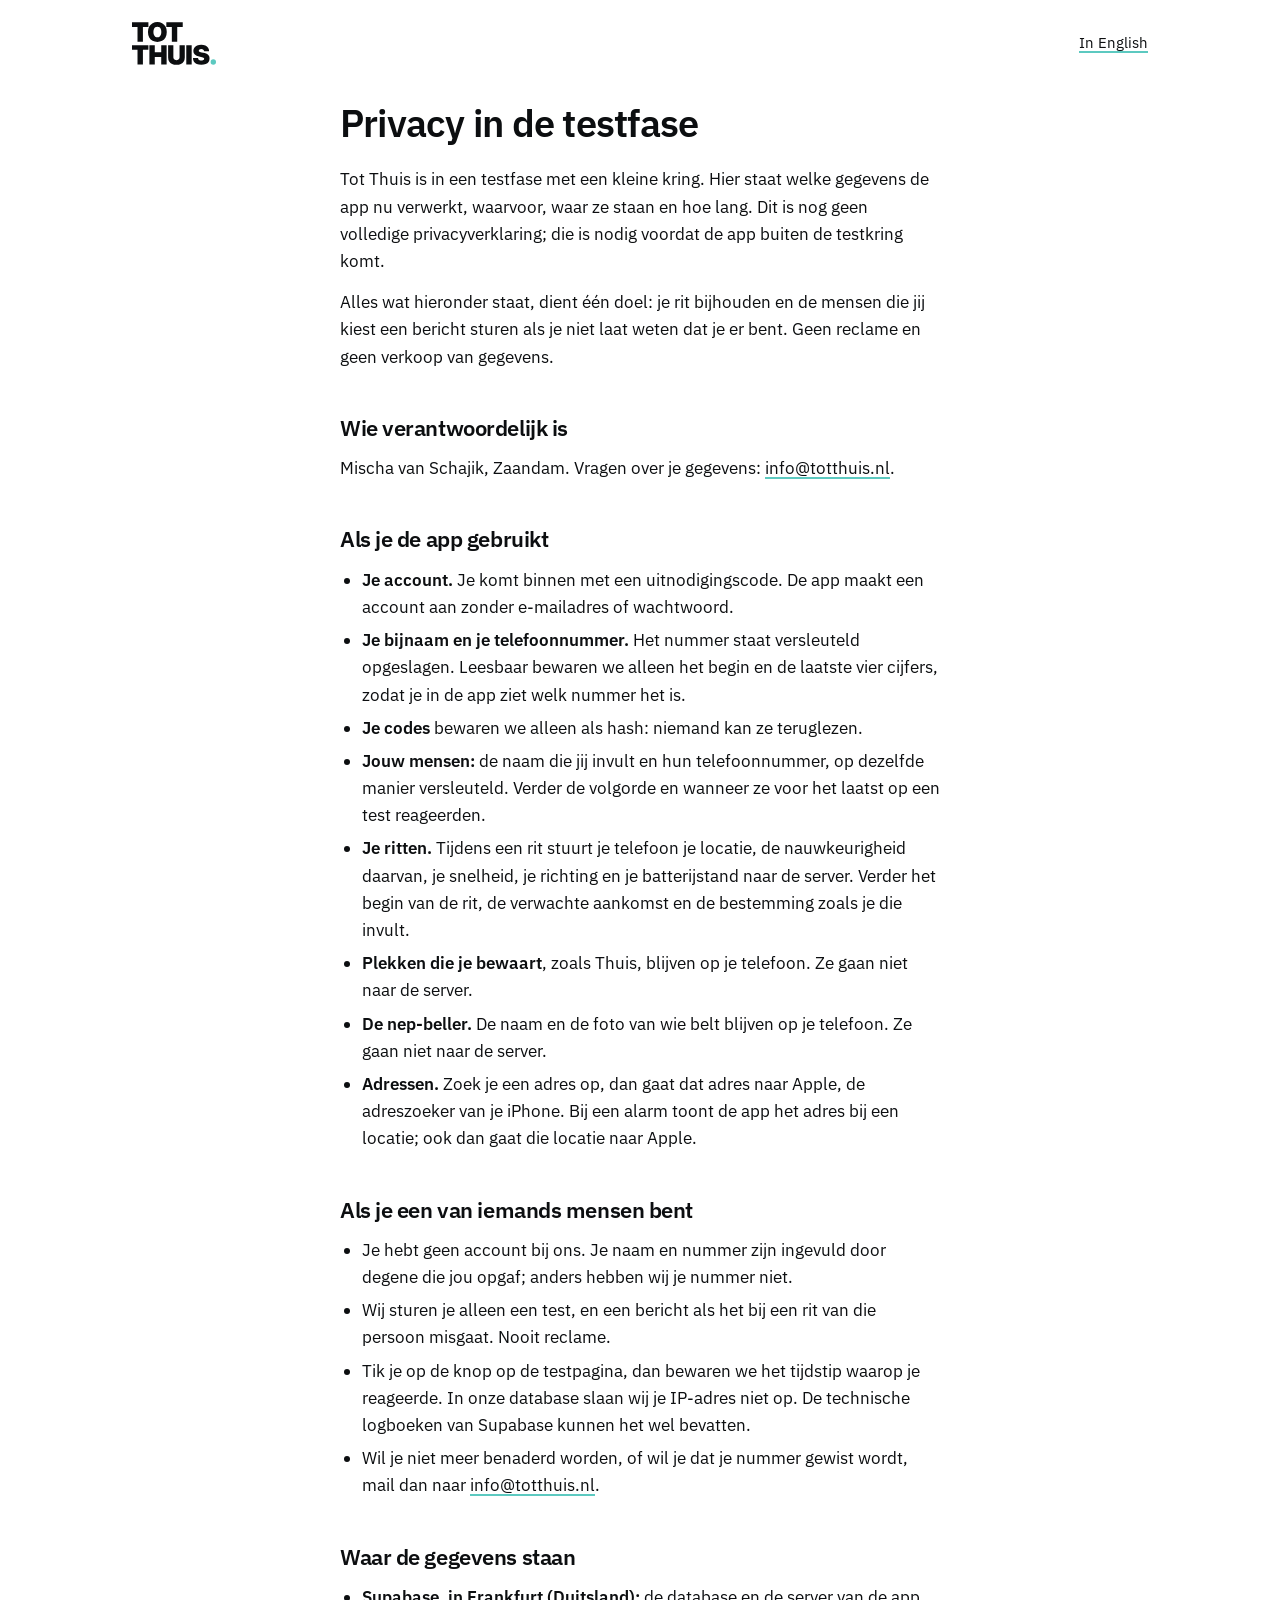
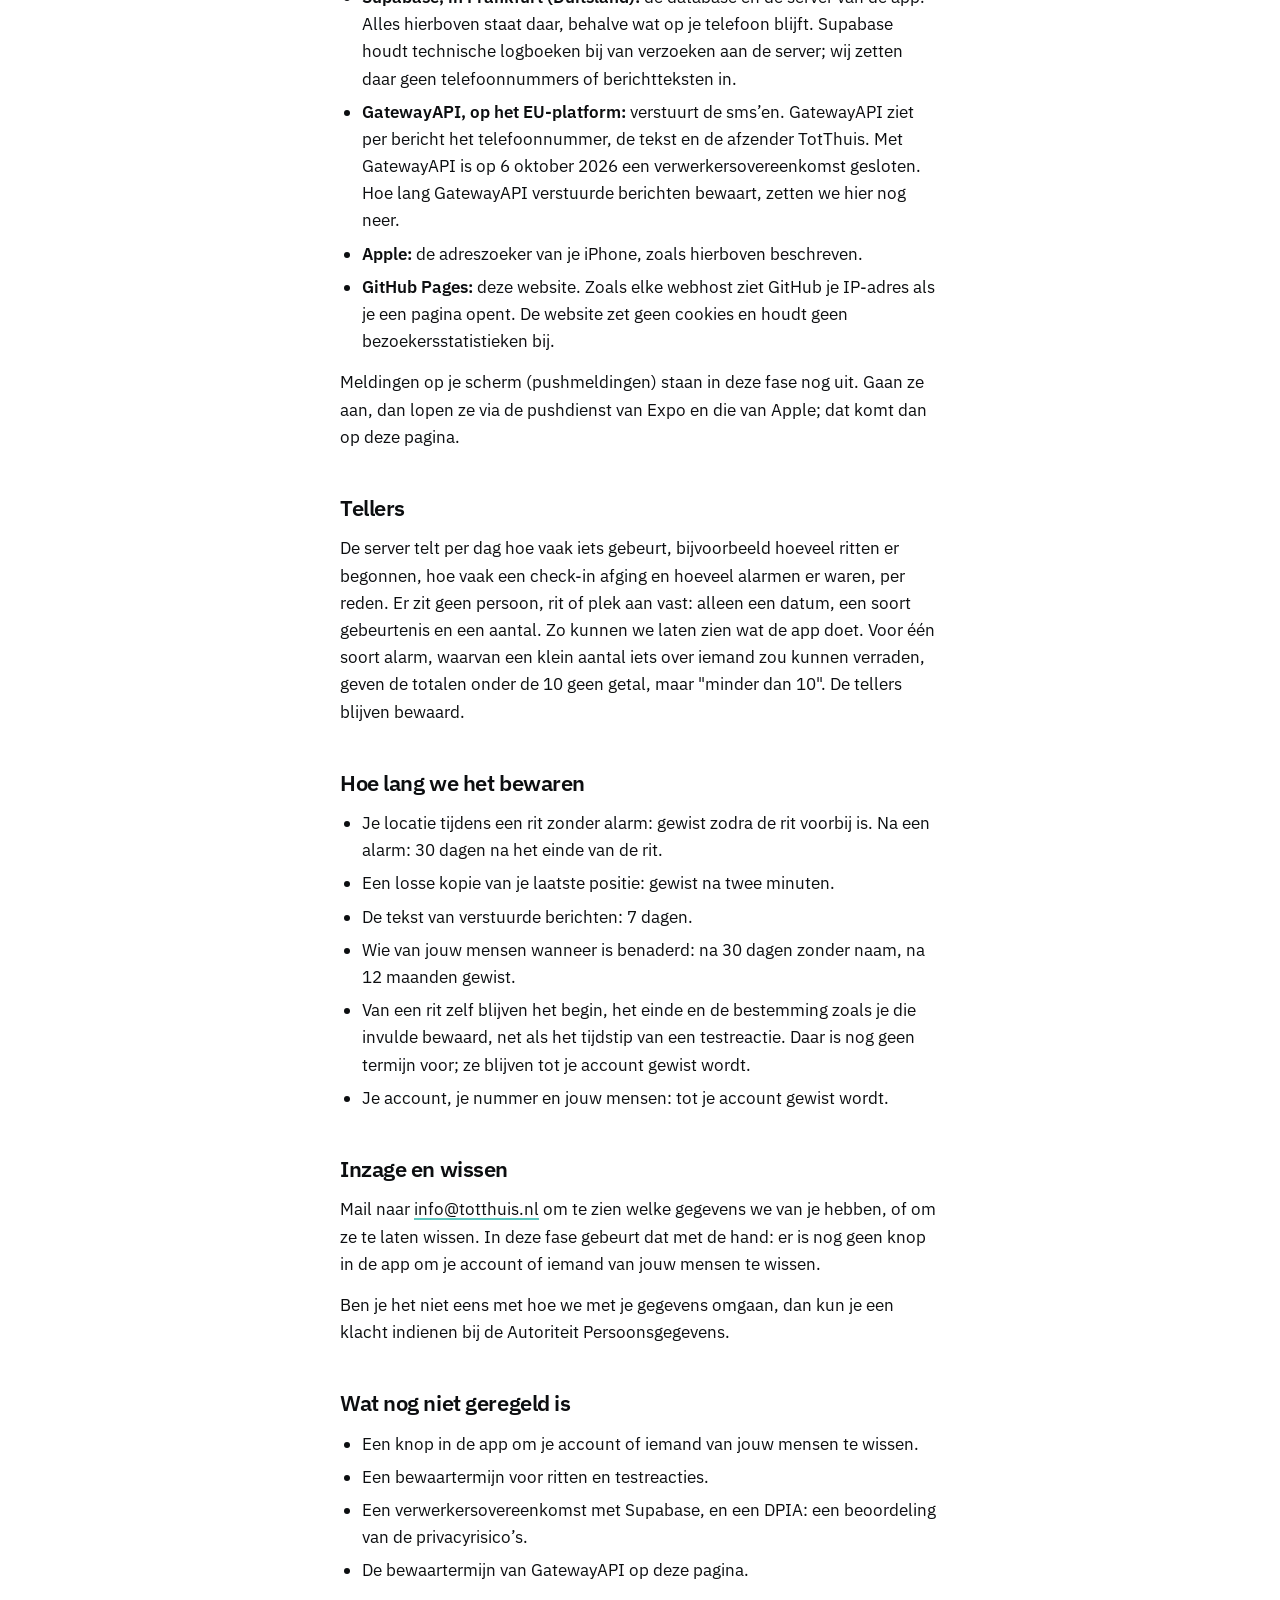
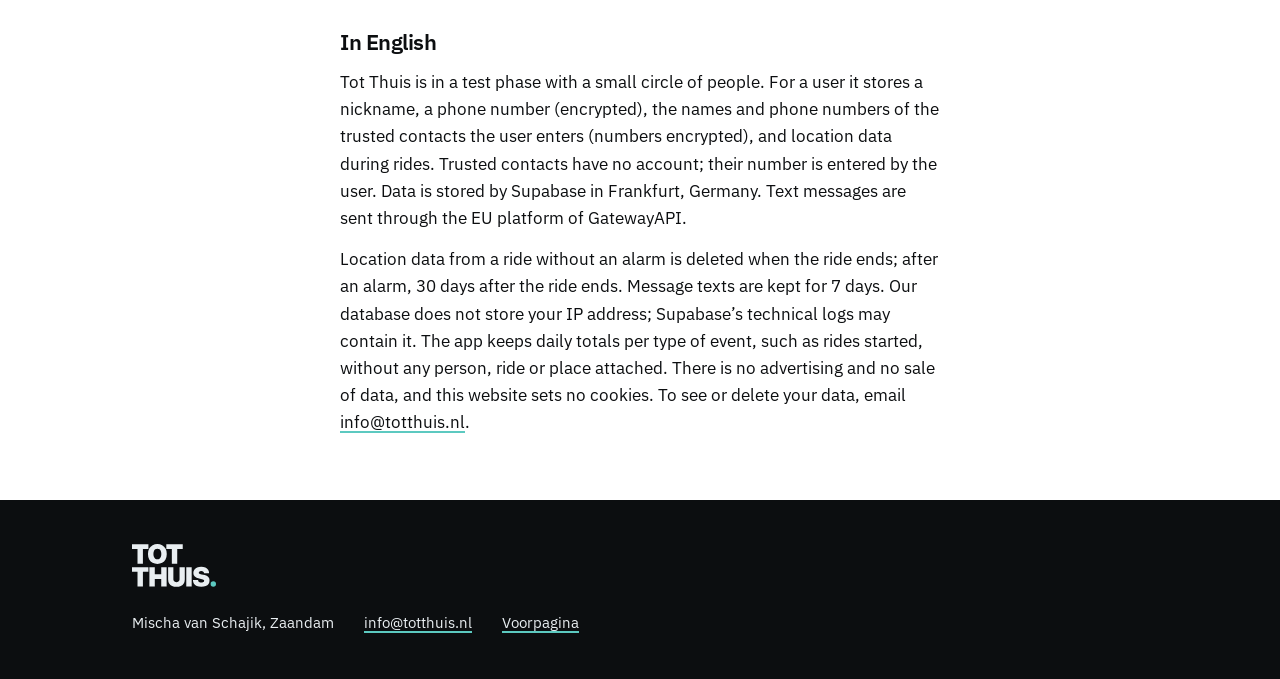
==== commit b4207130: "De uitrol van 12 oktober: jouw mensen, de test zonder link, en stoppen op /u Uit SamenFiets-Codex (m" ====
--- a/privacy.html
+++ b/privacy.html
@@ -28,14 +28,14 @@
     <li><strong>Je account.</strong> Je komt binnen met een uitnodigingscode. De app maakt een account aan zonder e-mailadres of wachtwoord.</li>
     <li><strong>Je bijnaam en je telefoonnummer.</strong> Het nummer staat versleuteld opgeslagen. Leesbaar bewaren we alleen het begin en de laatste vier cijfers, zodat je in de app ziet welk nummer het is.</li>
     <li><strong>Je codes</strong> bewaren we alleen als hash: niemand kan ze teruglezen.</li>
-    <li><strong>Je vertrouwenspersonen:</strong> de naam die jij invult en hun telefoonnummer, op dezelfde manier versleuteld. Verder de volgorde en wanneer ze voor het laatst op een test reageerden.</li>
+    <li><strong>Jouw mensen:</strong> de naam die jij invult en hun telefoonnummer, op dezelfde manier versleuteld. Verder de volgorde en wanneer ze voor het laatst op een test reageerden.</li>
     <li><strong>Je ritten.</strong> Tijdens een rit stuurt je telefoon je locatie, de nauwkeurigheid daarvan, je snelheid, je richting en je batterijstand naar de server. Verder het begin van de rit, de verwachte aankomst en de bestemming zoals je die invult.</li>
     <li><strong>Plekken die je bewaart</strong>, zoals Thuis, blijven op je telefoon. Ze gaan niet naar de server.</li>
     <li><strong>De nep-beller.</strong> De naam en de foto van wie belt blijven op je telefoon. Ze gaan niet naar de server.</li>
     <li><strong>Adressen.</strong> Zoek je een adres op, dan gaat dat adres naar Apple, de adreszoeker van je iPhone. Bij een alarm toont de app het adres bij een locatie; ook dan gaat die locatie naar Apple.</li>
   </ul>
 
-  <h2>Als je vertrouwenspersoon bent</h2>
+  <h2>Als je een van iemands mensen bent</h2>
   <ul>
     <li>Je hebt geen account bij ons. Je naam en nummer zijn ingevuld door degene die jou opgaf; anders hebben wij je nummer niet.</li>
     <li>Wij sturen je alleen een test, en een bericht als het bij een rit van die persoon misgaat. Nooit reclame.</li>
@@ -60,18 +60,18 @@
     <li>Je locatie tijdens een rit zonder alarm: gewist zodra de rit voorbij is. Na een alarm: 30 dagen na het einde van de rit.</li>
     <li>Een losse kopie van je laatste positie: gewist na twee minuten.</li>
     <li>De tekst van verstuurde berichten: 7 dagen.</li>
-    <li>Welke vertrouwenspersoon wanneer is benaderd: na 30 dagen zonder naam, na 12 maanden gewist.</li>
+    <li>Wie van jouw mensen wanneer is benaderd: na 30 dagen zonder naam, na 12 maanden gewist.</li>
     <li>Van een rit zelf blijven het begin, het einde en de bestemming zoals je die invulde bewaard, net als het tijdstip van een testreactie. Daar is nog geen termijn voor; ze blijven tot je account gewist wordt.</li>
-    <li>Je account, je nummer en je vertrouwenspersonen: tot je account gewist wordt.</li>
+    <li>Je account, je nummer en jouw mensen: tot je account gewist wordt.</li>
   </ul>
 
   <h2>Inzage en wissen</h2>
-  <p>Mail naar <a href="mailto:info@totthuis.nl">info@totthuis.nl</a> om te zien welke gegevens we van je hebben, of om ze te laten wissen. In deze fase gebeurt dat met de hand: er is nog geen knop in de app om je account of een vertrouwenspersoon te wissen.</p>
+  <p>Mail naar <a href="mailto:info@totthuis.nl">info@totthuis.nl</a> om te zien welke gegevens we van je hebben, of om ze te laten wissen. In deze fase gebeurt dat met de hand: er is nog geen knop in de app om je account of iemand van jouw mensen te wissen.</p>
   <p>Ben je het niet eens met hoe we met je gegevens omgaan, dan kun je een klacht indienen bij de Autoriteit Persoonsgegevens.</p>
 
   <h2>Wat nog niet geregeld is</h2>
   <ul>
-    <li>Een knop in de app om je account of een vertrouwenspersoon te wissen.</li>
+    <li>Een knop in de app om je account of iemand van jouw mensen te wissen.</li>
     <li>Een bewaartermijn voor ritten en testreacties.</li>
     <li>Een verwerkersovereenkomst met Supabase, en een DPIA: een beoordeling van de privacyrisico’s.</li>
     <li>De bewaartermijn van GatewayAPI op deze pagina.</li>
--- a/stijl.css
+++ b/stijl.css
@@ -135,6 +135,19 @@
 }
 button[disabled] { opacity: 0.6; cursor: default; }
 
+/* De uitnodiging (/u): een tweede keuze, haar nummer groot, en een veld */
+button.tweede { background: var(--papier); color: var(--inkt); border: 2px solid var(--nacht-paneel); }
+.knoppen button + button { margin-top: 0; }
+.tekst:not(:empty) { margin-bottom: 14px; }
+.opmerking { background: var(--vlak); color: var(--inkt); border-radius: 10px; padding: 14px 16px; }
+.groot { font-size: clamp(30px, 8vw, 40px); line-height: 1.2; font-weight: 600; letter-spacing: 0.03em; font-variant-numeric: tabular-nums; margin: 4px 0 18px; }
+.fout { font-weight: 600; border-left: 4px solid var(--inkt); padding-left: 12px; }
+.veld { margin: 0 0 8px; }
+.veld label { display: block; font-weight: 600; margin-bottom: 8px; }
+.veld input { display: block; width: 100%; min-height: 56px; padding: 12px 14px; border: 2px solid var(--inkt-gedempt); border-radius: 8px; background: var(--papier); color: var(--inkt); font: inherit; font-size: 22px; letter-spacing: 0.03em; }
+.veld input:focus-visible { outline: 2px solid var(--inkt); outline-offset: 3px; }
+#titel:focus { outline: none; }
+
 [hidden] { display: none !important; }
 
 @media (min-width: 760px) {
